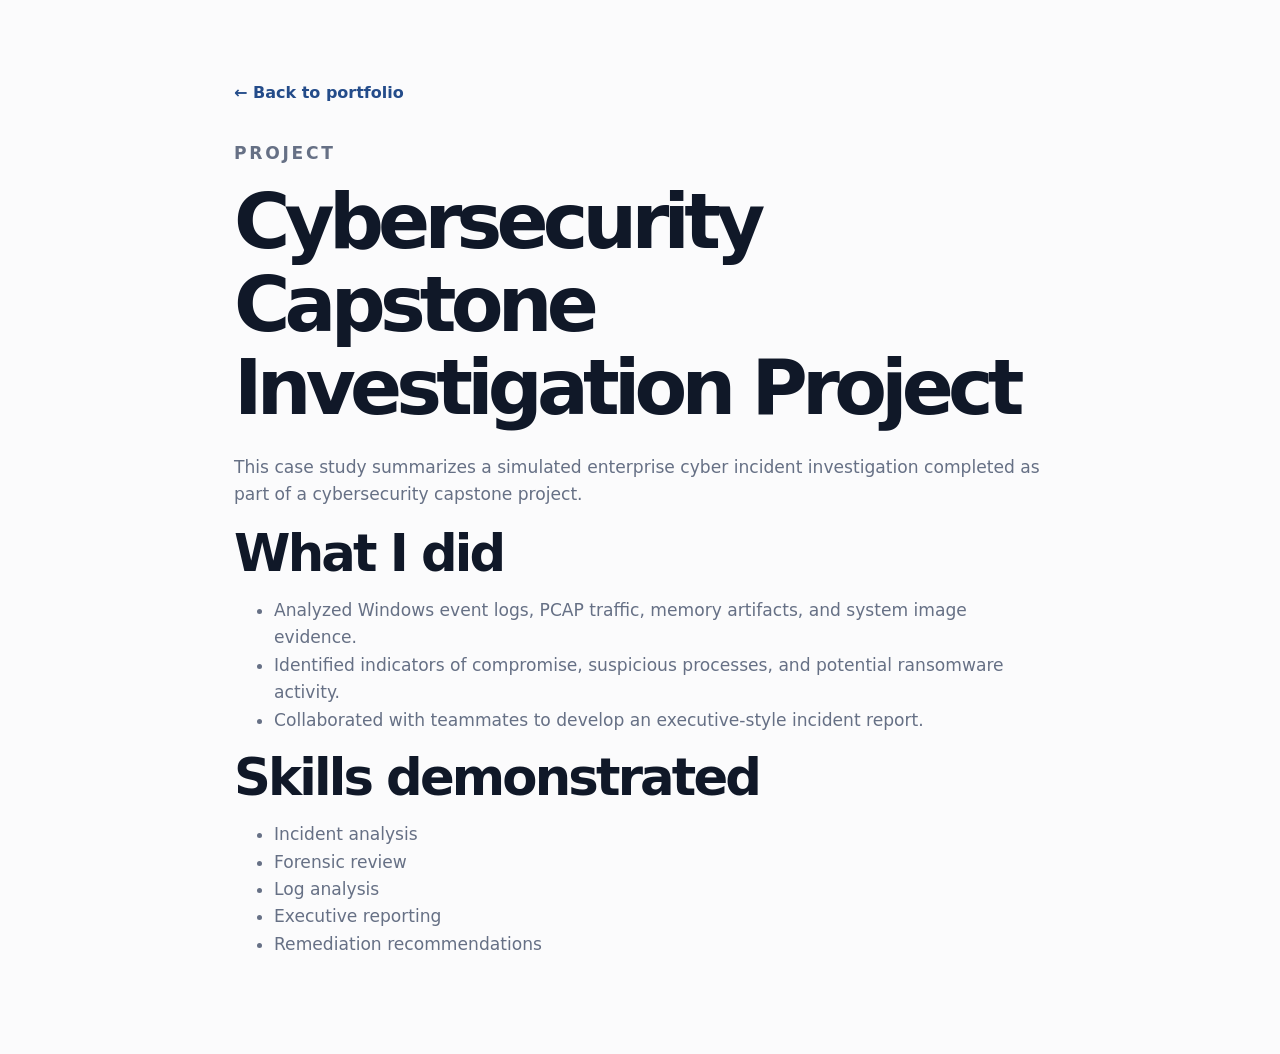
==== projects/capstone-investigation.html @ d58ed53d "Add files via upload" ====
<!DOCTYPE html>
<html lang="en">
<head>
  <meta charset="UTF-8" />
  <meta name="viewport" content="width=device-width, initial-scale=1.0" />
  <title>Cybersecurity Capstone Investigation Project</title>
  <link rel="stylesheet" href="../styles.css" />
</head>
<body>
  <main class="content-page">
    <a href="../index.html#projects" class="back">← Back to portfolio</a>
    <p class="eyebrow">Project</p>
    <h1>Cybersecurity Capstone Investigation Project</h1>
    
<p>This case study summarizes a simulated enterprise cyber incident investigation completed as part of a cybersecurity capstone project.</p>
<h2>What I did</h2>
<ul>
  <li>Analyzed Windows event logs, PCAP traffic, memory artifacts, and system image evidence.</li>
  <li>Identified indicators of compromise, suspicious processes, and potential ransomware activity.</li>
  <li>Collaborated with teammates to develop an executive-style incident report.</li>
</ul>
<h2>Skills demonstrated</h2>
<ul>
  <li>Incident analysis</li>
  <li>Forensic review</li>
  <li>Log analysis</li>
  <li>Executive reporting</li>
  <li>Remediation recommendations</li>
</ul>

  </main>
</body>
</html>
---- styles.css ----
* { box-sizing: border-box; }

:root {
  --ink: #101828;
  --muted: #667085;
  --line: #e4e7ec;
  --paper: #ffffff;
  --cream: #f7f4ee;
  --slate: #111827;
  --navy: #16213e;
  --blue: #244c8a;
  --gold: #c59b45;
  --soft-blue: #eaf1fb;
}

html { scroll-behavior: smooth; }

body {
  margin: 0;
  font-family: Inter, ui-sans-serif, system-ui, -apple-system, BlinkMacSystemFont, "Segoe UI", sans-serif;
  color: var(--ink);
  background: #fbfbfc;
  line-height: 1.6;
}

a { color: inherit; text-decoration: none; }

.topbar {
  position: sticky;
  top: 0;
  z-index: 50;
  height: 72px;
  padding: 0 6%;
  display: flex;
  align-items: center;
  justify-content: space-between;
  background: rgba(251, 251, 252, 0.88);
  backdrop-filter: blur(16px);
  border-bottom: 1px solid var(--line);
}

.brand {
  font-weight: 800;
  letter-spacing: -0.04em;
  font-size: 1.05rem;
}

nav {
  display: flex;
  gap: 24px;
  color: var(--muted);
  font-size: 0.94rem;
  font-weight: 650;
}

nav a:hover { color: var(--blue); }

.hero {
  min-height: calc(100vh - 72px);
  padding: 84px 6%;
  display: grid;
  grid-template-columns: minmax(0, 1.35fr) minmax(310px, 0.65fr);
  gap: 48px;
  align-items: center;
  background:
    linear-gradient(135deg, rgba(234, 241, 251, 0.9), rgba(247, 244, 238, 0.8)),
    #fbfbfc;
}

.eyebrow {
  margin: 0 0 14px;
  color: var(--gold);
  text-transform: uppercase;
  letter-spacing: 0.16em;
  font-size: 0.76rem;
  font-weight: 850;
}

h1, h2, h3 { margin: 0; line-height: 1.08; }

h1 {
  max-width: 950px;
  font-size: clamp(3rem, 7vw, 6.5rem);
  letter-spacing: -0.075em;
}

h2 {
  max-width: 860px;
  font-size: clamp(2rem, 4vw, 3.6rem);
  letter-spacing: -0.055em;
}

h3 {
  font-size: 1.22rem;
  letter-spacing: -0.025em;
}

.hero-summary {
  max-width: 780px;
  margin: 28px 0 32px;
  color: var(--muted);
  font-size: 1.16rem;
}

.actions {
  display: flex;
  gap: 14px;
  flex-wrap: wrap;
}

.center { justify-content: center; }

.btn {
  display: inline-flex;
  justify-content: center;
  align-items: center;
  border-radius: 999px;
  padding: 13px 18px;
  font-weight: 800;
  border: 1px solid var(--line);
  transition: transform .2s ease, box-shadow .2s ease;
}

.btn:hover {
  transform: translateY(-2px);
  box-shadow: 0 16px 30px rgba(16, 24, 40, 0.12);
}

.primary {
  background: var(--navy);
  color: white;
  border-color: var(--navy);
}

.secondary {
  background: white;
  color: var(--navy);
}

.light {
  background: white;
  color: var(--navy);
  border-color: white;
}

.light-border {
  background: transparent;
  color: white;
  border-color: rgba(255,255,255,.28);
}

.profile-panel {
  background: var(--paper);
  border: 1px solid var(--line);
  border-radius: 32px;
  padding: 30px;
  box-shadow: 0 24px 70px rgba(16, 24, 40, 0.12);
}

.photo-placeholder {
  height: 260px;
  border-radius: 24px;
  background:
    linear-gradient(135deg, #1f2937, #334155),
    var(--slate);
  color: rgba(255,255,255,.7);
  display: grid;
  place-items: center;
  text-align: center;
  font-weight: 850;
  letter-spacing: .02em;
  margin-bottom: 24px;
}

.profile-panel p { color: var(--muted); }

.mini-list {
  display: flex;
  flex-wrap: wrap;
  gap: 10px;
  margin-top: 18px;
}

.mini-list span {
  background: var(--soft-blue);
  color: var(--blue);
  border-radius: 999px;
  padding: 8px 10px;
  font-size: .82rem;
  font-weight: 750;
}

.section {
  padding: 88px 6%;
}

.section-header { margin-bottom: 34px; }

.about-grid {
  display: grid;
  grid-template-columns: repeat(2, minmax(0,1fr));
  gap: 32px;
  color: var(--muted);
  font-size: 1.08rem;
  max-width: 1050px;
}

.dark {
  background: var(--slate);
  color: white;
}

.dark .section-header h2,
.dark h2,
.dark h3 { color: white; }

.dark p,
.dark li,
.dark .label { color: #cbd5e1; }

.metric-grid {
  display: grid;
  grid-template-columns: repeat(4, minmax(0,1fr));
  gap: 18px;
  margin-bottom: 22px;
}

.metric {
  background: rgba(255,255,255,.06);
  border: 1px solid rgba(255,255,255,.1);
  border-radius: 24px;
  padding: 24px;
}

.number {
  display: block;
  font-size: 2.7rem;
  font-weight: 900;
  letter-spacing: -0.06em;
  color: white;
}

.label {
  display: block;
  margin-top: 8px;
  font-weight: 650;
}

.dashboard-grid {
  display: grid;
  grid-template-columns: repeat(3, minmax(0,1fr));
  gap: 18px;
}

.dash-card {
  background: rgba(255,255,255,.05);
  border: 1px solid rgba(255,255,255,.1);
  border-radius: 24px;
  padding: 24px;
}

.dash-card ul { padding-left: 20px; }

.timeline {
  max-width: 980px;
  border-left: 2px solid var(--line);
  margin-left: 8px;
}

.timeline-item {
  display: grid;
  grid-template-columns: 170px 1fr;
  gap: 28px;
  padding: 0 0 34px 32px;
  position: relative;
}

.timeline-item::before {
  content: "";
  position: absolute;
  left: -9px;
  top: 2px;
  width: 16px;
  height: 16px;
  background: var(--gold);
  border: 4px solid white;
  border-radius: 50%;
}

.date {
  color: var(--blue);
  font-weight: 850;
  font-size: .9rem;
}

.timeline p { color: var(--muted); margin-top: 10px; }

.muted-bg { background: var(--cream); }

.project-grid, .article-grid {
  display: grid;
  grid-template-columns: repeat(2, minmax(0,1fr));
  gap: 22px;
}

.project-card,
.article-card {
  background: white;
  border: 1px solid var(--line);
  border-radius: 26px;
  padding: 28px;
  box-shadow: 0 18px 40px rgba(16, 24, 40, 0.06);
}

.project-card p,
.article-card p { color: var(--muted); }

.project-type,
.article-label {
  color: var(--gold) !important;
  font-size: .8rem;
  font-weight: 850;
  letter-spacing: .12em;
  text-transform: uppercase;
  margin: 0 0 12px;
}

.project-card a,
.article-card a {
  display: inline-block;
  margin-top: 12px;
  color: var(--blue);
  font-weight: 850;
}

.featured {
  background: var(--navy);
  color: white;
}

.featured p { color: #d8e0ef; }

.featured a { color: white; }

.contact {
  text-align: center;
}

.contact p {
  max-width: 720px;
  margin: 18px auto 26px;
}

footer {
  text-align: center;
  padding: 28px 6%;
  color: var(--muted);
  border-top: 1px solid var(--line);
}

/* Article and project pages */
.content-page {
  max-width: 860px;
  margin: 0 auto;
  padding: 80px 24px;
}

.content-page h1 {
  font-size: clamp(2.6rem, 6vw, 4.8rem);
  margin-bottom: 24px;
}

.content-page p,
.content-page li {
  color: var(--muted);
  font-size: 1.07rem;
}

.back {
  display: inline-block;
  margin-bottom: 34px;
  color: var(--blue);
  font-weight: 850;
}

table {
  width: 100%;
  border-collapse: collapse;
  margin: 24px 0;
  background: white;
  border: 1px solid var(--line);
}

th, td {
  padding: 14px;
  border-bottom: 1px solid var(--line);
  text-align: left;
  vertical-align: top;
}

th { background: var(--soft-blue); }

@media (max-width: 900px) {
  nav { display: none; }
  .hero,
  .about-grid,
  .metric-grid,
  .dashboard-grid,
  .project-grid,
  .article-grid,
  .timeline-item {
    grid-template-columns: 1fr;
  }
  .hero { min-height: auto; padding-top: 64px; }
  .timeline-item { gap: 8px; }
}


.profile-photo {
  width: 100%;
  height: 320px;
  object-fit: cover;
  object-position: center top;
  border-radius: 24px;
  display: block;
  margin-bottom: 24px;
}
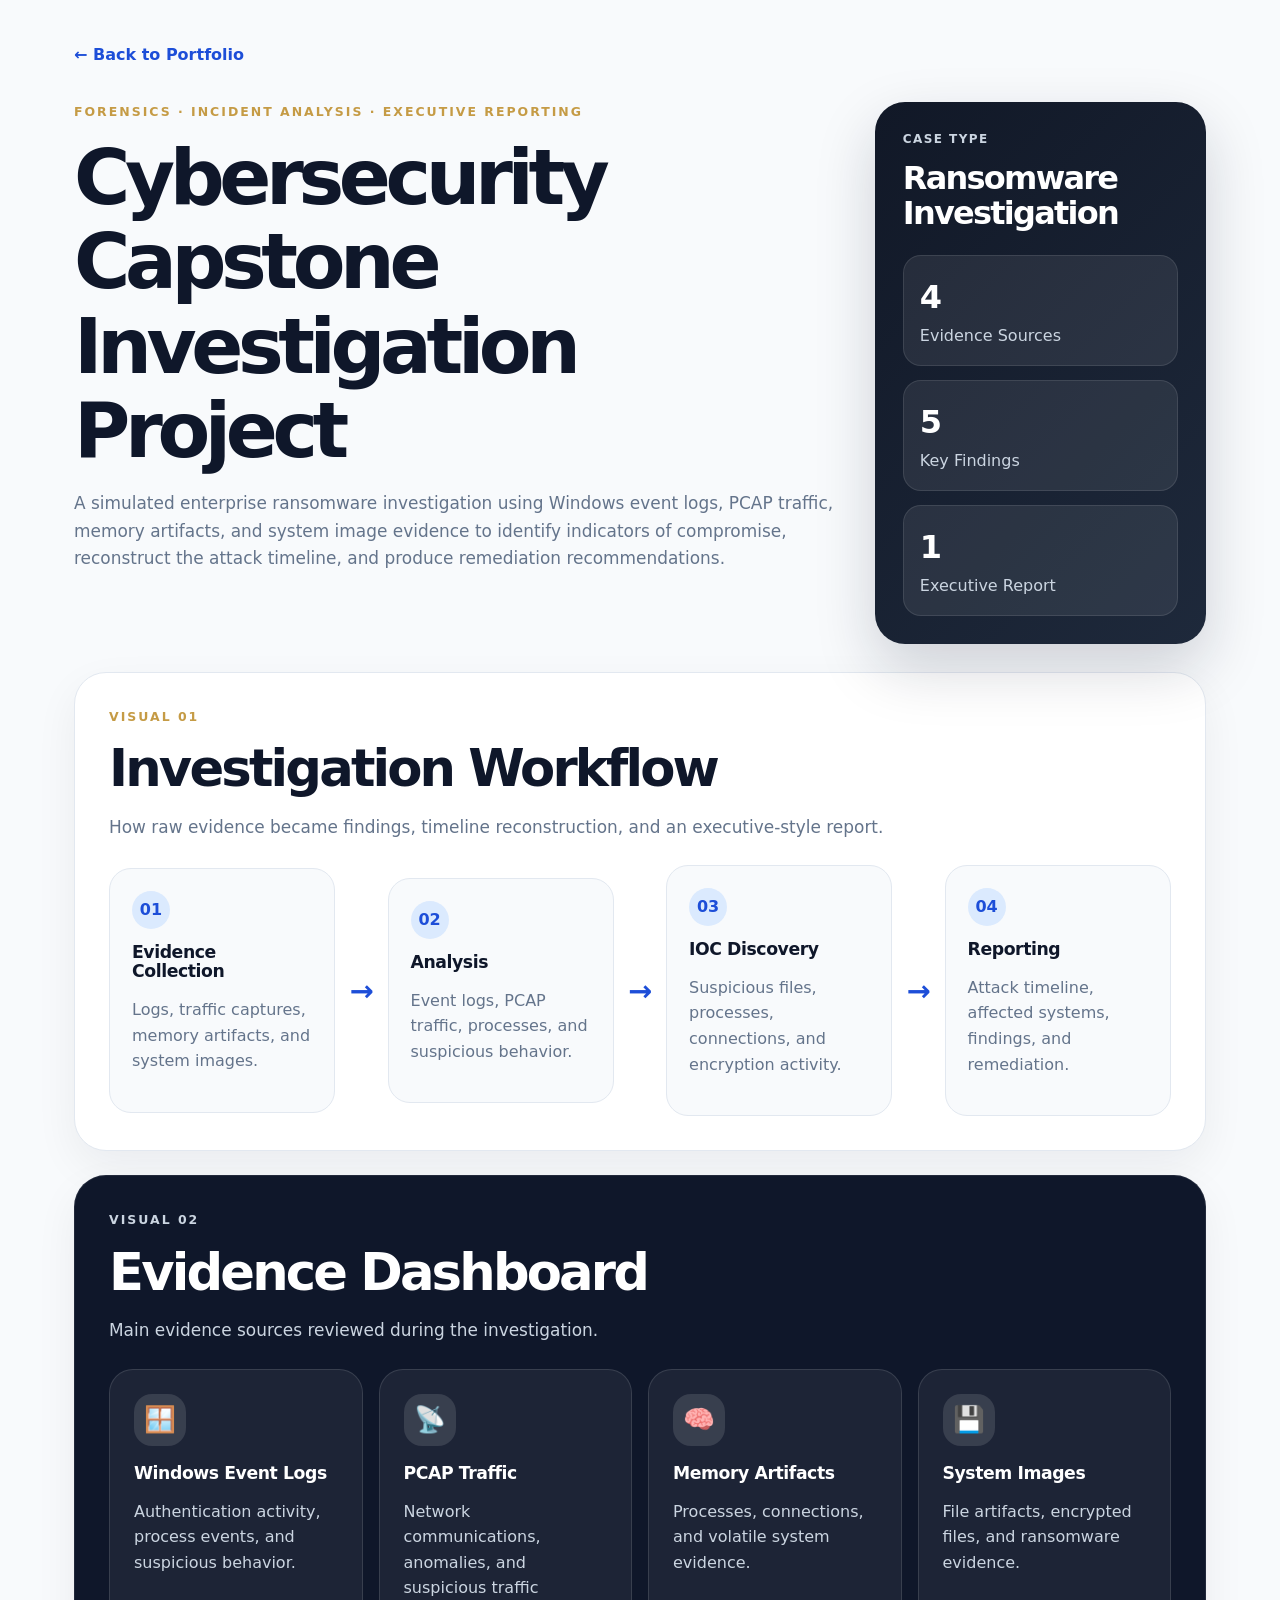
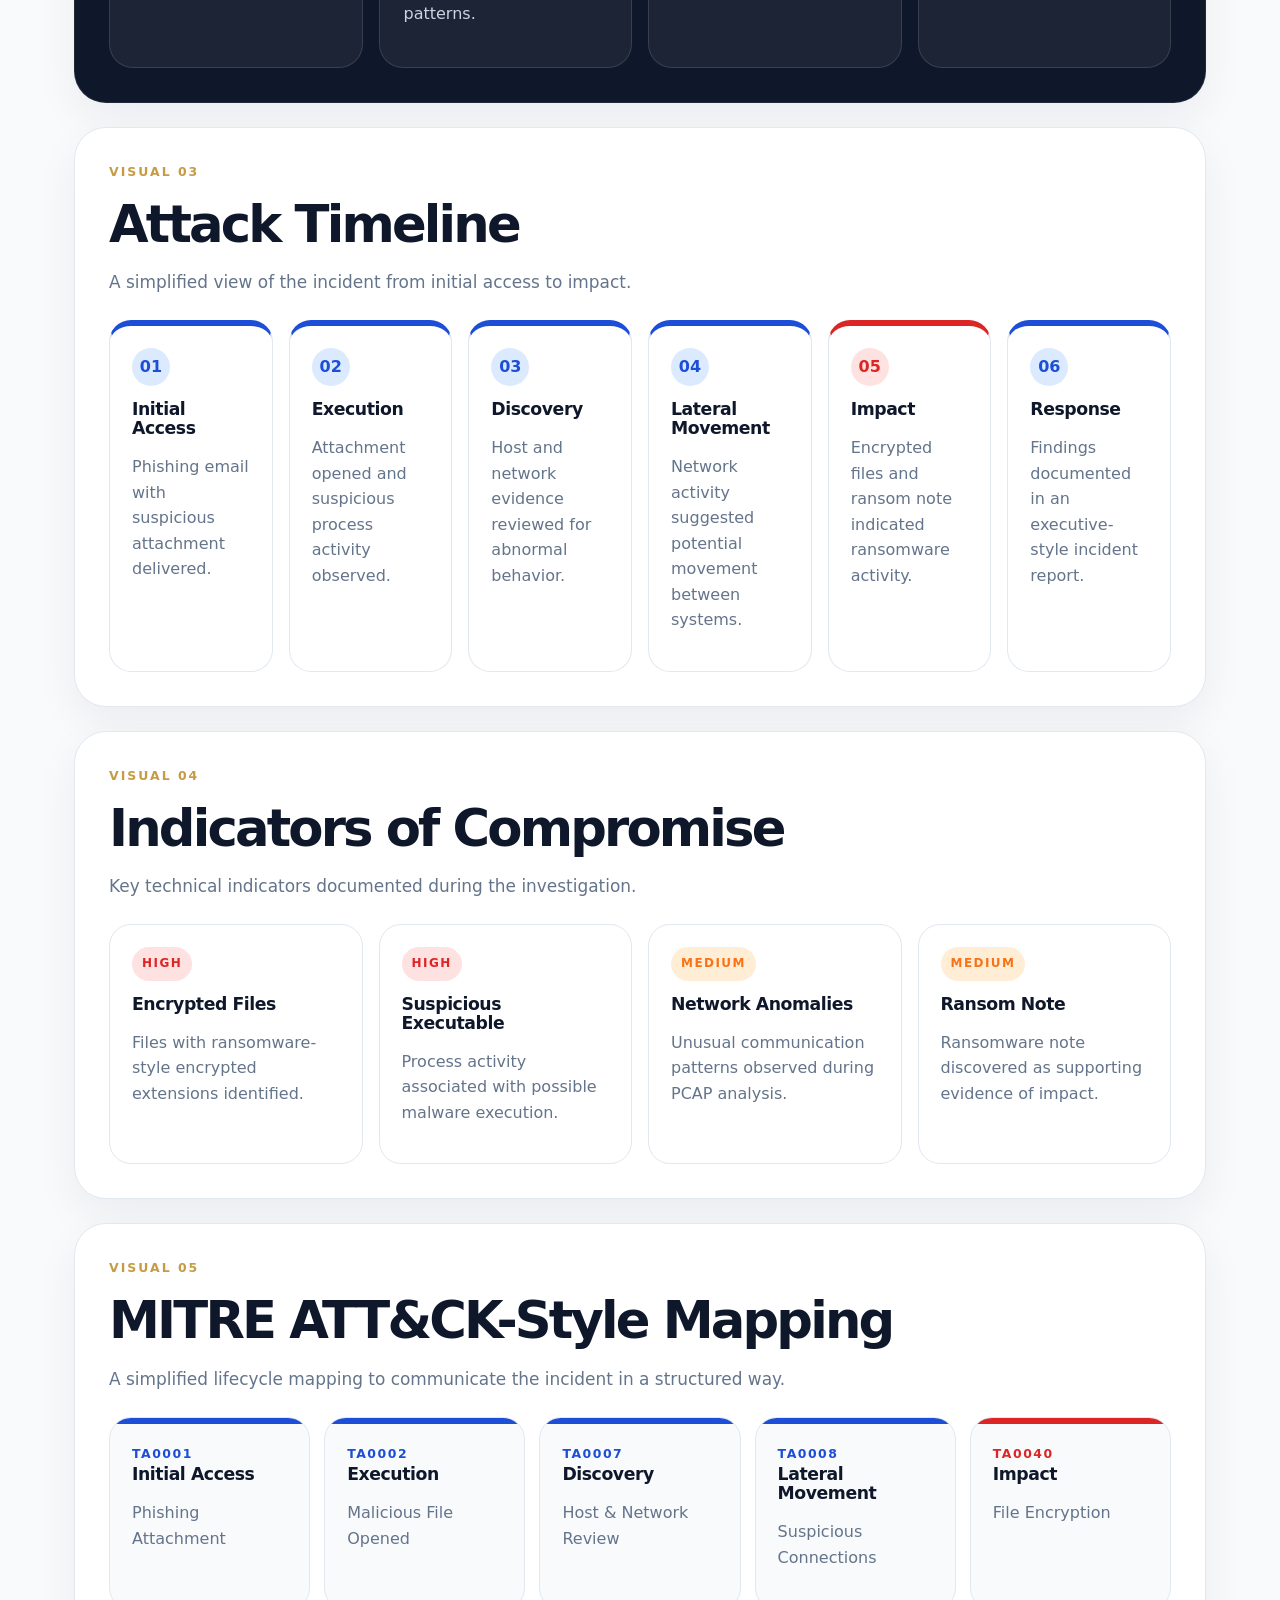
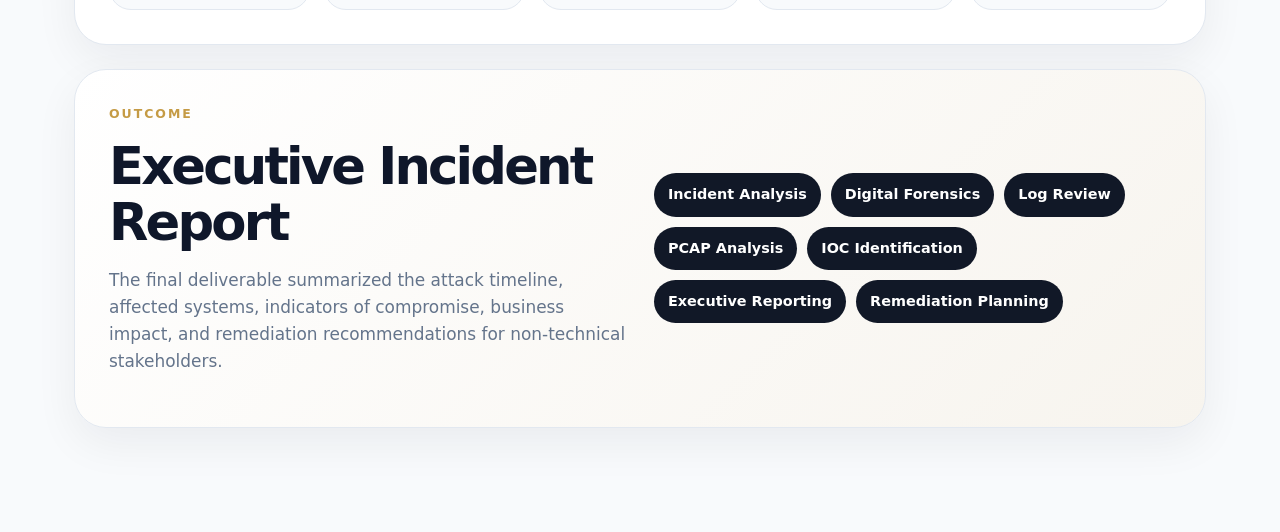
==== commit 5eea061b: "Add files via upload" ====
--- a/projects/capstone-investigation.html
+++ b/projects/capstone-investigation.html
@@ -4,30 +4,118 @@
   <meta charset="UTF-8" />
   <meta name="viewport" content="width=device-width, initial-scale=1.0" />
   <title>Cybersecurity Capstone Investigation Project</title>
-  <link rel="stylesheet" href="../styles.css" />
+  <link rel="stylesheet" href="capstone-visuals.css" />
 </head>
 <body>
-  <main class="content-page">
-    <a href="../index.html#projects" class="back">← Back to portfolio</a>
-    <p class="eyebrow">Project</p>
-    <h1>Cybersecurity Capstone Investigation Project</h1>
-    
-<p>This case study summarizes a simulated enterprise cyber incident investigation completed as part of a cybersecurity capstone project.</p>
-<h2>What I did</h2>
-<ul>
-  <li>Analyzed Windows event logs, PCAP traffic, memory artifacts, and system image evidence.</li>
-  <li>Identified indicators of compromise, suspicious processes, and potential ransomware activity.</li>
-  <li>Collaborated with teammates to develop an executive-style incident report.</li>
-</ul>
-<h2>Skills demonstrated</h2>
-<ul>
-  <li>Incident analysis</li>
-  <li>Forensic review</li>
-  <li>Log analysis</li>
-  <li>Executive reporting</li>
-  <li>Remediation recommendations</li>
-</ul>
+  <main class="case-page">
+    <a class="back-link" href="../index.html#projects">← Back to Portfolio</a>
 
+    <section class="hero">
+      <div>
+        <p class="eyebrow">Forensics · Incident Analysis · Executive Reporting</p>
+        <h1>Cybersecurity Capstone Investigation Project</h1>
+        <p class="lead">
+          A simulated enterprise ransomware investigation using Windows event logs, PCAP traffic,
+          memory artifacts, and system image evidence to identify indicators of compromise,
+          reconstruct the attack timeline, and produce remediation recommendations.
+        </p>
+      </div>
+      <aside class="summary-card">
+        <p class="label">Case Type</p>
+        <h2>Ransomware Investigation</h2>
+        <div class="mini-metrics">
+          <div><b>4</b><span>Evidence Sources</span></div>
+          <div><b>5</b><span>Key Findings</span></div>
+          <div><b>1</b><span>Executive Report</span></div>
+        </div>
+      </aside>
+    </section>
+
+    <section class="panel">
+      <p class="eyebrow">Visual 01</p>
+      <h2>Investigation Workflow</h2>
+      <p class="panel-copy">How raw evidence became findings, timeline reconstruction, and an executive-style report.</p>
+
+      <div class="workflow">
+        <article><span>01</span><h3>Evidence Collection</h3><p>Logs, traffic captures, memory artifacts, and system images.</p></article>
+        <div class="arrow">→</div>
+        <article><span>02</span><h3>Analysis</h3><p>Event logs, PCAP traffic, processes, and suspicious behavior.</p></article>
+        <div class="arrow">→</div>
+        <article><span>03</span><h3>IOC Discovery</h3><p>Suspicious files, processes, connections, and encryption activity.</p></article>
+        <div class="arrow">→</div>
+        <article><span>04</span><h3>Reporting</h3><p>Attack timeline, affected systems, findings, and remediation.</p></article>
+      </div>
+    </section>
+
+    <section class="panel dark">
+      <p class="eyebrow">Visual 02</p>
+      <h2>Evidence Dashboard</h2>
+      <p class="panel-copy">Main evidence sources reviewed during the investigation.</p>
+
+      <div class="evidence-grid">
+        <article><div class="icon">🪟</div><h3>Windows Event Logs</h3><p>Authentication activity, process events, and suspicious behavior.</p></article>
+        <article><div class="icon">📡</div><h3>PCAP Traffic</h3><p>Network communications, anomalies, and suspicious traffic patterns.</p></article>
+        <article><div class="icon">🧠</div><h3>Memory Artifacts</h3><p>Processes, connections, and volatile system evidence.</p></article>
+        <article><div class="icon">💾</div><h3>System Images</h3><p>File artifacts, encrypted files, and ransomware evidence.</p></article>
+      </div>
+    </section>
+
+    <section class="panel">
+      <p class="eyebrow">Visual 03</p>
+      <h2>Attack Timeline</h2>
+      <p class="panel-copy">A simplified view of the incident from initial access to impact.</p>
+
+      <div class="timeline">
+        <article><span>01</span><h3>Initial Access</h3><p>Phishing email with suspicious attachment delivered.</p></article>
+        <article><span>02</span><h3>Execution</h3><p>Attachment opened and suspicious process activity observed.</p></article>
+        <article><span>03</span><h3>Discovery</h3><p>Host and network evidence reviewed for abnormal behavior.</p></article>
+        <article><span>04</span><h3>Lateral Movement</h3><p>Network activity suggested potential movement between systems.</p></article>
+        <article class="impact"><span>05</span><h3>Impact</h3><p>Encrypted files and ransom note indicated ransomware activity.</p></article>
+        <article><span>06</span><h3>Response</h3><p>Findings documented in an executive-style incident report.</p></article>
+      </div>
+    </section>
+
+    <section class="panel">
+      <p class="eyebrow">Visual 04</p>
+      <h2>Indicators of Compromise</h2>
+      <p class="panel-copy">Key technical indicators documented during the investigation.</p>
+
+      <div class="ioc-grid">
+        <article class="ioc high"><span>High</span><h3>Encrypted Files</h3><p>Files with ransomware-style encrypted extensions identified.</p></article>
+        <article class="ioc high"><span>High</span><h3>Suspicious Executable</h3><p>Process activity associated with possible malware execution.</p></article>
+        <article class="ioc medium"><span>Medium</span><h3>Network Anomalies</h3><p>Unusual communication patterns observed during PCAP analysis.</p></article>
+        <article class="ioc medium"><span>Medium</span><h3>Ransom Note</h3><p>Ransomware note discovered as supporting evidence of impact.</p></article>
+      </div>
+    </section>
+
+    <section class="panel">
+      <p class="eyebrow">Visual 05</p>
+      <h2>MITRE ATT&CK-Style Mapping</h2>
+      <p class="panel-copy">A simplified lifecycle mapping to communicate the incident in a structured way.</p>
+
+      <div class="mitre">
+        <article><span>TA0001</span><h3>Initial Access</h3><p>Phishing Attachment</p></article>
+        <article><span>TA0002</span><h3>Execution</h3><p>Malicious File Opened</p></article>
+        <article><span>TA0007</span><h3>Discovery</h3><p>Host & Network Review</p></article>
+        <article><span>TA0008</span><h3>Lateral Movement</h3><p>Suspicious Connections</p></article>
+        <article class="impact"><span>TA0040</span><h3>Impact</h3><p>File Encryption</p></article>
+      </div>
+    </section>
+
+    <section class="panel final">
+      <div>
+        <p class="eyebrow">Outcome</p>
+        <h2>Executive Incident Report</h2>
+        <p class="panel-copy">
+          The final deliverable summarized the attack timeline, affected systems, indicators of compromise,
+          business impact, and remediation recommendations for non-technical stakeholders.
+        </p>
+      </div>
+      <div class="skills">
+        <span>Incident Analysis</span><span>Digital Forensics</span><span>Log Review</span><span>PCAP Analysis</span>
+        <span>IOC Identification</span><span>Executive Reporting</span><span>Remediation Planning</span>
+      </div>
+    </section>
   </main>
 </body>
 </html>
--- a/projects/capstone-visuals.css
+++ b/projects/capstone-visuals.css
@@ -0,0 +1,53 @@
+:root {
+  --ink:#0f172a; --muted:#64748b; --line:#e2e8f0; --blue:#1d4ed8; --gold:#c59b45;
+  --red:#dc2626; --orange:#f97316; --dark:#0f172a; --paper:#ffffff;
+}
+*{box-sizing:border-box}
+body{margin:0;background:#f8fafc;color:var(--ink);font-family:Inter,ui-sans-serif,system-ui,-apple-system,BlinkMacSystemFont,"Segoe UI",sans-serif;line-height:1.6}
+a{text-decoration:none;color:inherit}
+.case-page{max-width:1180px;margin:0 auto;padding:42px 24px 80px}
+.back-link{display:inline-block;margin-bottom:34px;color:var(--blue);font-weight:800}
+.hero{display:grid;grid-template-columns:minmax(0,1.4fr) minmax(320px,.6fr);gap:28px;align-items:stretch;margin-bottom:28px}
+.eyebrow{margin:0 0 14px;color:var(--gold);font-size:.78rem;font-weight:900;letter-spacing:.16em;text-transform:uppercase}
+h1,h2,h3{margin:0;line-height:1.1}
+h1{font-size:clamp(2.7rem,6vw,5.4rem);letter-spacing:-.07em}
+h2{font-size:clamp(1.9rem,4vw,3.2rem);letter-spacing:-.055em}
+h3{font-size:1.08rem;letter-spacing:-.025em}
+.lead,.panel-copy{color:var(--muted);font-size:1.06rem;max-width:820px}
+.summary-card{background:linear-gradient(135deg,#111827,#1e293b);color:white;border-radius:30px;padding:28px;box-shadow:0 24px 60px rgba(15,23,42,.18)}
+.label{color:#cbd5e1;text-transform:uppercase;letter-spacing:.12em;font-size:.75rem;font-weight:850;margin:0 0 12px}
+.summary-card h2{font-size:2rem;margin-bottom:24px}
+.mini-metrics{display:grid;gap:14px}
+.mini-metrics div{background:rgba(255,255,255,.08);border:1px solid rgba(255,255,255,.1);border-radius:18px;padding:16px}
+.mini-metrics b{display:block;font-size:2rem}
+.mini-metrics span{color:#cbd5e1}
+.panel{background:var(--paper);border:1px solid var(--line);border-radius:32px;padding:34px;margin:24px 0;box-shadow:0 16px 44px rgba(15,23,42,.06)}
+.dark{background:var(--dark);color:white;border-color:rgba(255,255,255,.08)}
+.dark .panel-copy,.dark p{color:#cbd5e1}
+.workflow{display:grid;grid-template-columns:1fr auto 1fr auto 1fr auto 1fr;gap:14px;align-items:center;margin-top:24px}
+.workflow article,.timeline article,.ioc,.mitre article{background:#fff;border:1px solid var(--line);border-radius:22px;padding:22px}
+.workflow article{min-height:178px;background:#f8fafc}
+.workflow span,.timeline span{display:inline-flex;width:38px;height:38px;border-radius:999px;align-items:center;justify-content:center;background:#dbeafe;color:var(--blue);font-weight:900;margin-bottom:14px}
+.arrow{color:var(--blue);font-size:1.8rem;font-weight:900}
+.workflow p,.timeline p,.ioc p,.mitre p{color:var(--muted)}
+.evidence-grid{display:grid;grid-template-columns:repeat(4,minmax(0,1fr));gap:16px;margin-top:24px}
+.evidence-grid article{background:rgba(255,255,255,.06);border:1px solid rgba(255,255,255,.12);border-radius:24px;padding:24px}
+.icon{width:52px;height:52px;display:grid;place-items:center;border-radius:18px;background:rgba(255,255,255,.12);font-size:1.6rem;margin-bottom:18px}
+.timeline{display:grid;grid-template-columns:repeat(6,minmax(0,1fr));gap:16px;margin-top:24px}
+.timeline article{position:relative;border-top:6px solid var(--blue)}
+.timeline .impact{border-top-color:var(--red)}
+.timeline .impact span{background:#fee2e2;color:var(--red)}
+.ioc-grid{display:grid;grid-template-columns:repeat(4,minmax(0,1fr));gap:16px;margin-top:24px}
+.ioc span{display:inline-block;margin-bottom:14px;font-size:.75rem;font-weight:900;letter-spacing:.12em;text-transform:uppercase;padding:7px 10px;border-radius:999px}
+.ioc.high span{color:var(--red);background:#fee2e2}
+.ioc.medium span{color:var(--orange);background:#ffedd5}
+.mitre{display:grid;grid-template-columns:repeat(5,minmax(0,1fr));gap:14px;margin-top:24px}
+.mitre article{position:relative;overflow:hidden;background:#f8fafc;min-height:170px}
+.mitre article:before{content:"";position:absolute;inset:0 0 auto 0;height:6px;background:var(--blue)}
+.mitre .impact:before{background:var(--red)}
+.mitre span{color:var(--blue);font-size:.78rem;font-weight:900;letter-spacing:.12em}
+.mitre .impact span{color:var(--red)}
+.final{display:grid;grid-template-columns:1fr 1fr;gap:28px;align-items:center;background:linear-gradient(135deg,#fff,#f7f4ee)}
+.skills{display:flex;flex-wrap:wrap;gap:10px}
+.skills span{background:#111827;color:white;border-radius:999px;padding:10px 14px;font-weight:750;font-size:.9rem}
+@media(max-width:950px){.hero,.workflow,.evidence-grid,.timeline,.ioc-grid,.mitre,.final{grid-template-columns:1fr}.arrow{display:none}.timeline article{border-top:0;border-left:6px solid var(--blue)}.timeline .impact{border-left-color:var(--red)}}
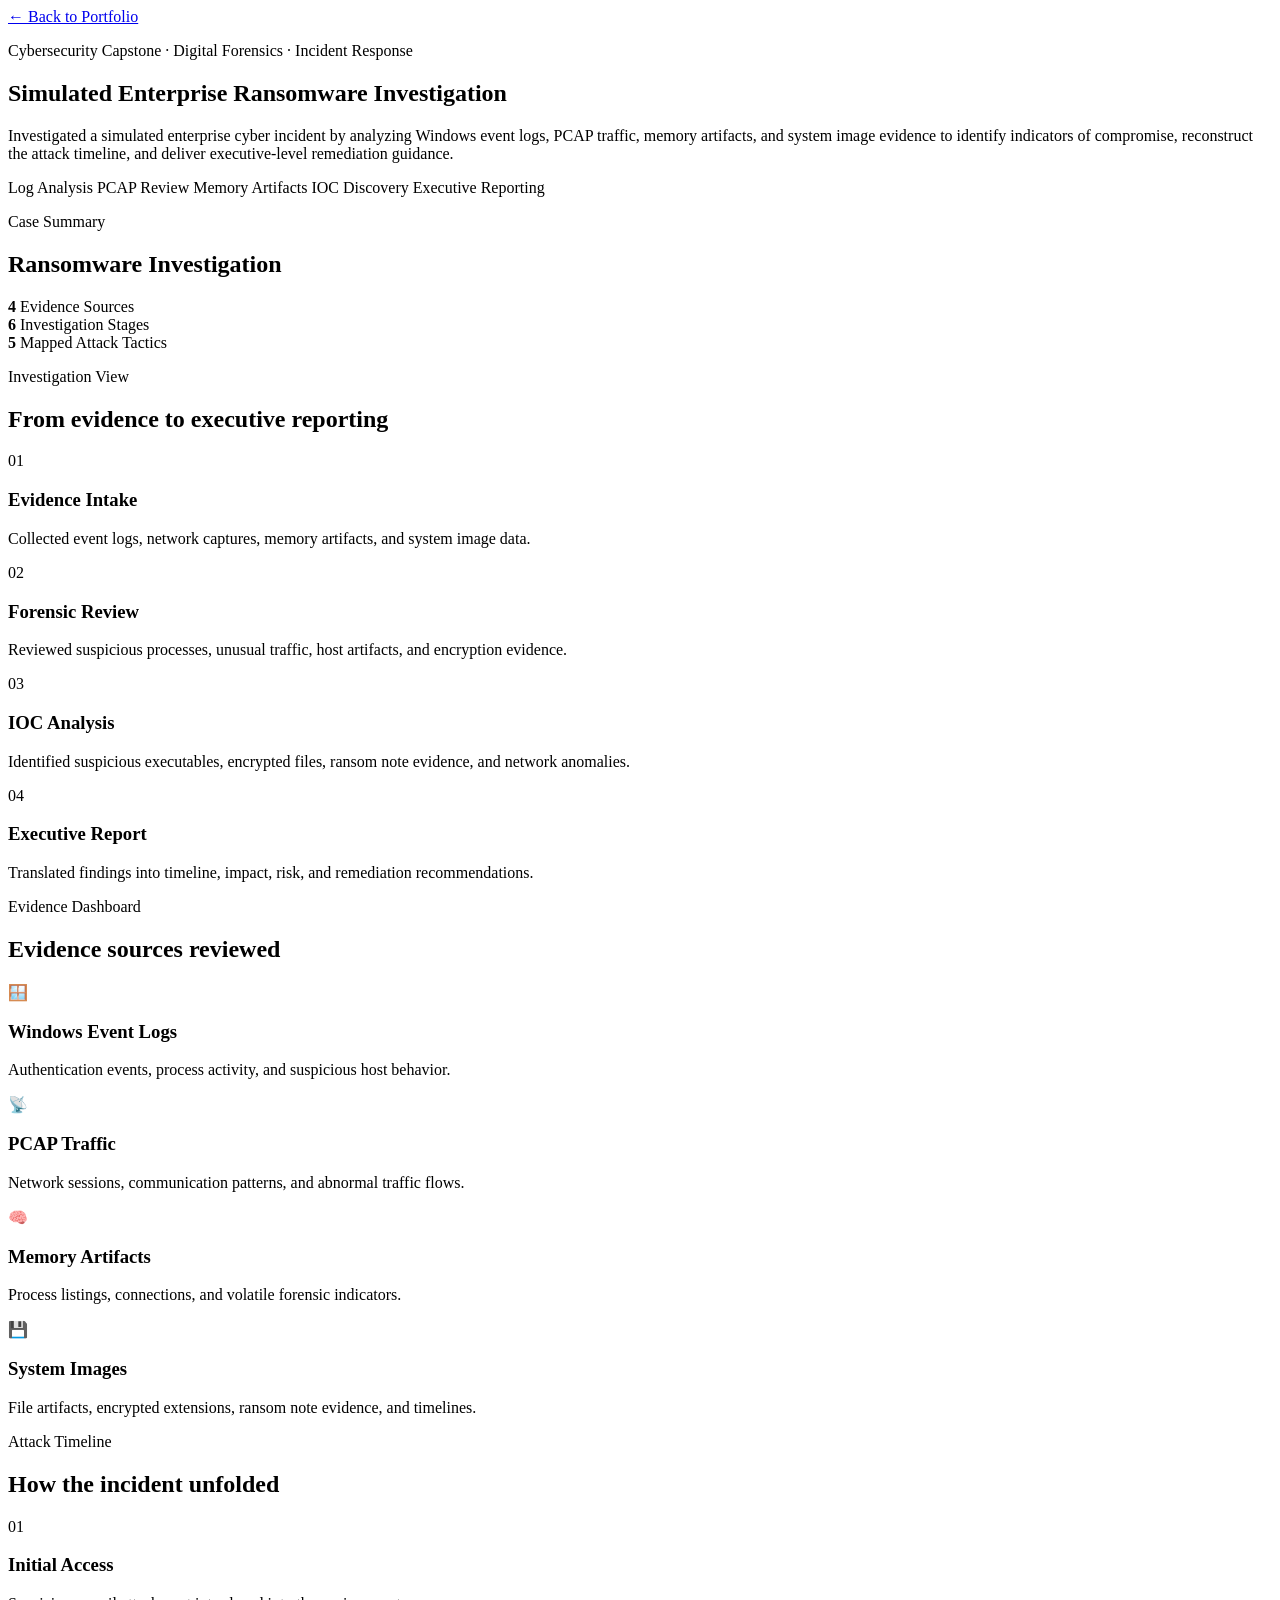
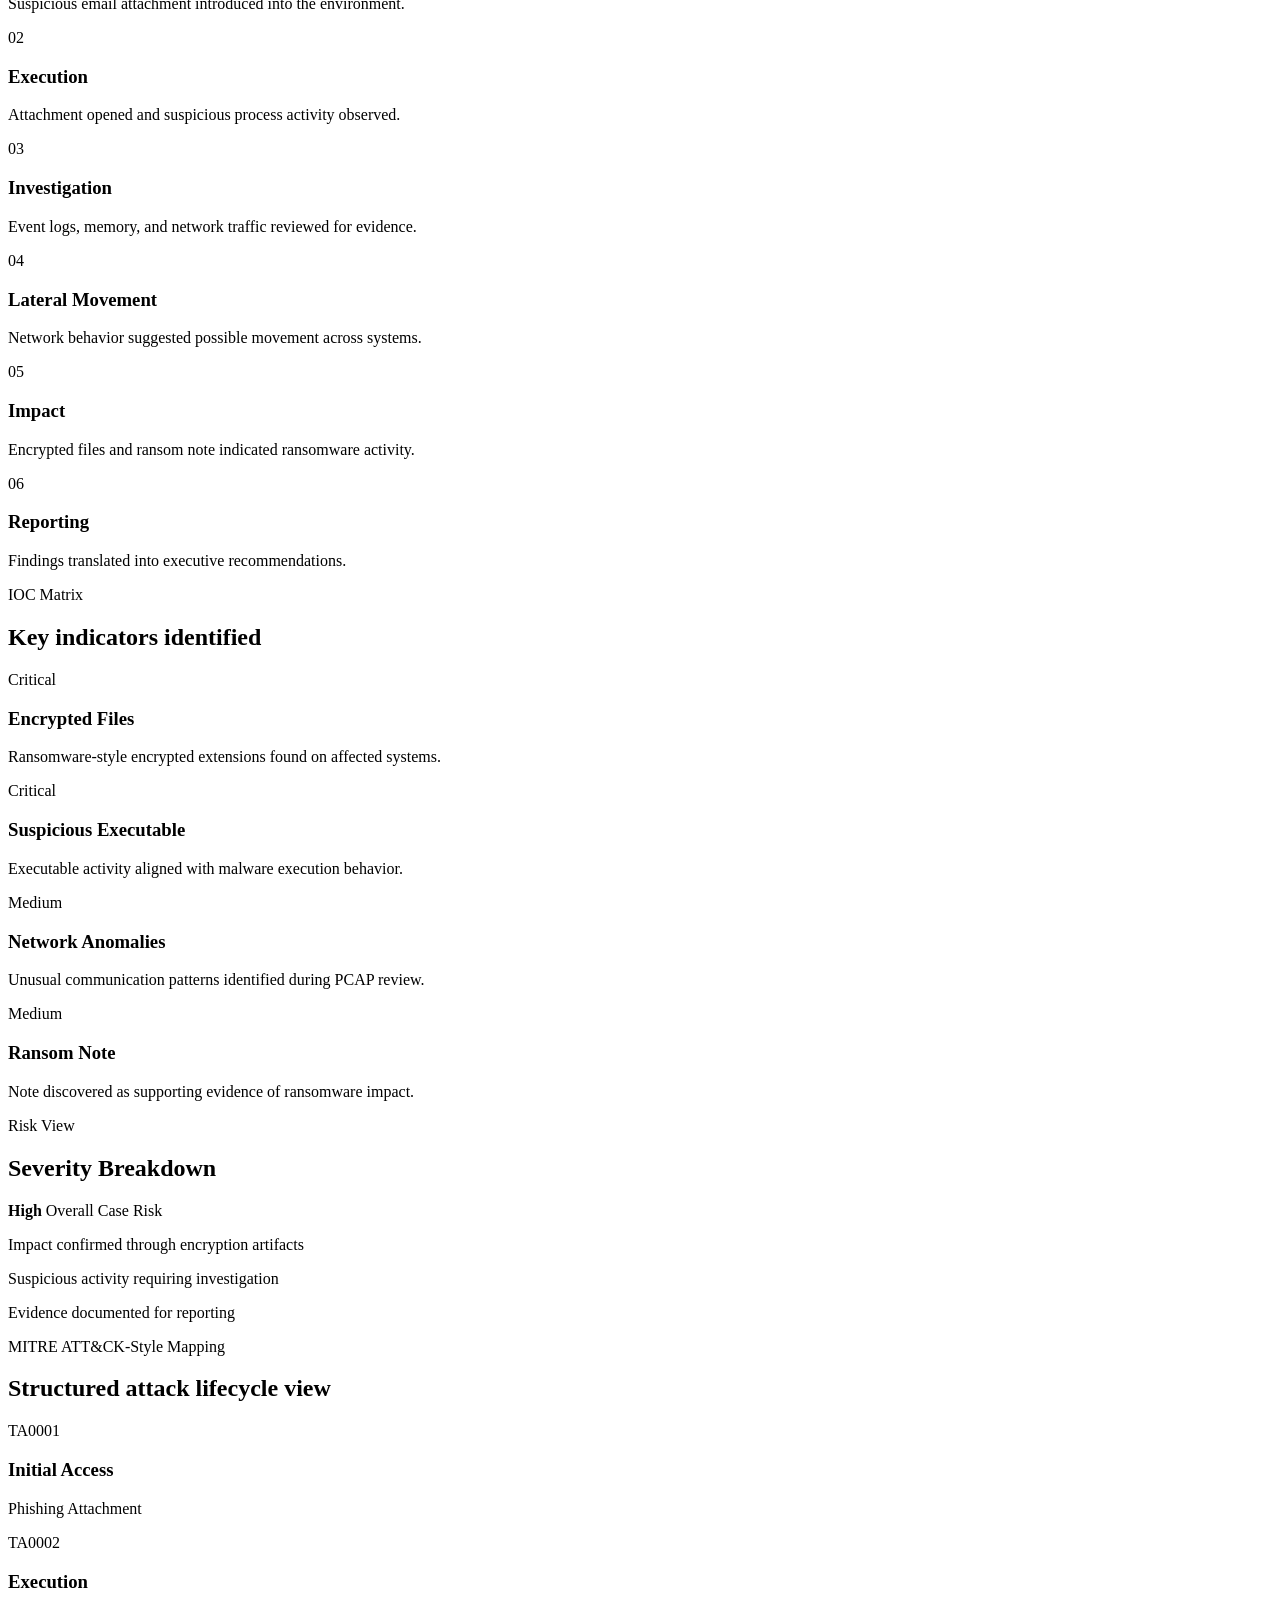
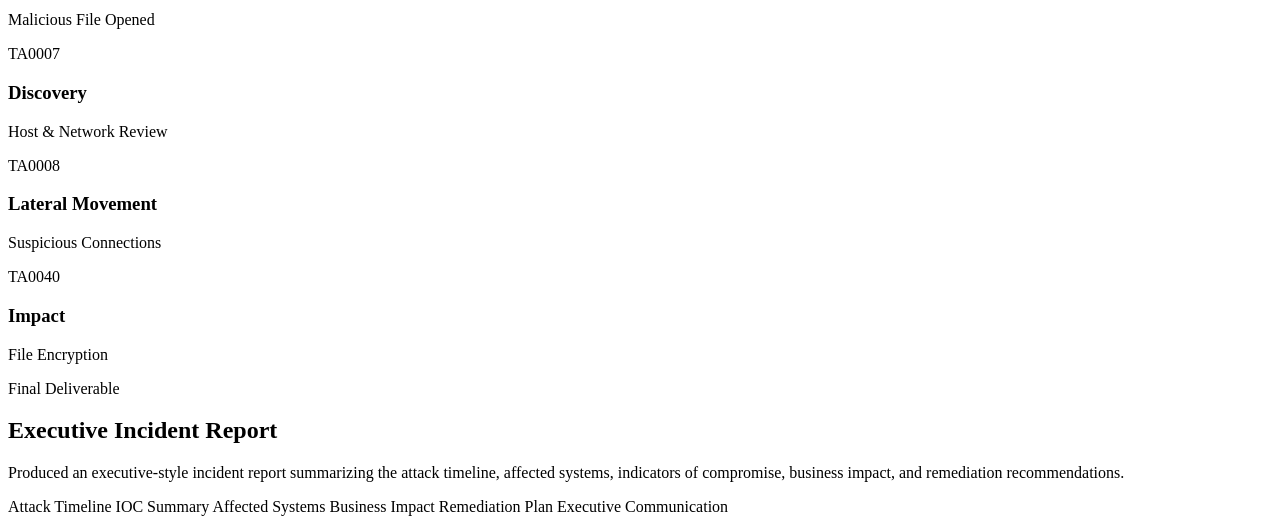
==== commit a9a88fb0: "Update capstone-investigation.html" ====
--- a/projects/capstone-investigation.html
+++ b/projects/capstone-investigation.html
@@ -4,116 +4,280 @@
   <meta charset="UTF-8" />
   <meta name="viewport" content="width=device-width, initial-scale=1.0" />
   <title>Cybersecurity Capstone Investigation Project</title>
-  <link rel="stylesheet" href="capstone-visuals.css" />
+  <link rel="stylesheet" href="capstone-premium.css" />
 </head>
 <body>
-  <main class="case-page">
+  <main class="case-shell">
     <a class="back-link" href="../index.html#projects">← Back to Portfolio</a>
 
-    <section class="hero">
+    <section class="hero-grid">
+      <div class="hero-copy">
+        <p class="eyebrow">Cybersecurity Capstone · Digital Forensics · Incident Response</p>
+        <h1>Simulated Enterprise Ransomware Investigation</h1>
+        <p>
+          Investigated a simulated enterprise cyber incident by analyzing Windows event logs,
+          PCAP traffic, memory artifacts, and system image evidence to identify indicators of
+          compromise, reconstruct the attack timeline, and deliver executive-level remediation guidance.
+        </p>
+
+        <div class="hero-tags">
+          <span>Log Analysis</span>
+          <span>PCAP Review</span>
+          <span>Memory Artifacts</span>
+          <span>IOC Discovery</span>
+          <span>Executive Reporting</span>
+        </div>
+      </div>
+
+      <aside class="command-card">
+        <div class="status-row">
+          <span class="pulse"></span>
+          <p>Case Summary</p>
+        </div>
+
+        <h2>Ransomware Investigation</h2>
+
+        <div class="metric-stack">
+          <div>
+            <strong>4</strong>
+            <span>Evidence Sources</span>
+          </div>
+          <div>
+            <strong>6</strong>
+            <span>Investigation Stages</span>
+          </div>
+          <div>
+            <strong>5</strong>
+            <span>Mapped Attack Tactics</span>
+          </div>
+        </div>
+      </aside>
+    </section>
+
+    <section class="section">
+      <div class="section-title">
+        <p class="eyebrow">Investigation View</p>
+        <h2>From evidence to executive reporting</h2>
+      </div>
+
+      <div class="process-board">
+        <div class="process-card">
+          <span>01</span>
+          <h3>Evidence Intake</h3>
+          <p>Collected event logs, network captures, memory artifacts, and system image data.</p>
+        </div>
+        <div class="connector"></div>
+        <div class="process-card">
+          <span>02</span>
+          <h3>Forensic Review</h3>
+          <p>Reviewed suspicious processes, unusual traffic, host artifacts, and encryption evidence.</p>
+        </div>
+        <div class="connector"></div>
+        <div class="process-card">
+          <span>03</span>
+          <h3>IOC Analysis</h3>
+          <p>Identified suspicious executables, encrypted files, ransom note evidence, and network anomalies.</p>
+        </div>
+        <div class="connector"></div>
+        <div class="process-card">
+          <span>04</span>
+          <h3>Executive Report</h3>
+          <p>Translated findings into timeline, impact, risk, and remediation recommendations.</p>
+        </div>
+      </div>
+    </section>
+
+    <section class="section evidence-section">
+      <div class="section-title">
+        <p class="eyebrow">Evidence Dashboard</p>
+        <h2>Evidence sources reviewed</h2>
+      </div>
+
+      <div class="evidence-dashboard">
+        <article>
+          <div class="evidence-icon">🪟</div>
+          <h3>Windows Event Logs</h3>
+          <p>Authentication events, process activity, and suspicious host behavior.</p>
+          <div class="bar"><span style="width: 88%"></span></div>
+        </article>
+
+        <article>
+          <div class="evidence-icon">📡</div>
+          <h3>PCAP Traffic</h3>
+          <p>Network sessions, communication patterns, and abnormal traffic flows.</p>
+          <div class="bar"><span style="width: 82%"></span></div>
+        </article>
+
+        <article>
+          <div class="evidence-icon">🧠</div>
+          <h3>Memory Artifacts</h3>
+          <p>Process listings, connections, and volatile forensic indicators.</p>
+          <div class="bar"><span style="width: 75%"></span></div>
+        </article>
+
+        <article>
+          <div class="evidence-icon">💾</div>
+          <h3>System Images</h3>
+          <p>File artifacts, encrypted extensions, ransom note evidence, and timelines.</p>
+          <div class="bar"><span style="width: 91%"></span></div>
+        </article>
+      </div>
+    </section>
+
+    <section class="section">
+      <div class="section-title">
+        <p class="eyebrow">Attack Timeline</p>
+        <h2>How the incident unfolded</h2>
+      </div>
+
+      <div class="attack-timeline">
+        <div class="timeline-track"></div>
+
+        <article>
+          <span>01</span>
+          <h3>Initial Access</h3>
+          <p>Suspicious email attachment introduced into the environment.</p>
+        </article>
+
+        <article>
+          <span>02</span>
+          <h3>Execution</h3>
+          <p>Attachment opened and suspicious process activity observed.</p>
+        </article>
+
+        <article>
+          <span>03</span>
+          <h3>Investigation</h3>
+          <p>Event logs, memory, and network traffic reviewed for evidence.</p>
+        </article>
+
+        <article>
+          <span>04</span>
+          <h3>Lateral Movement</h3>
+          <p>Network behavior suggested possible movement across systems.</p>
+        </article>
+
+        <article class="danger">
+          <span>05</span>
+          <h3>Impact</h3>
+          <p>Encrypted files and ransom note indicated ransomware activity.</p>
+        </article>
+
+        <article>
+          <span>06</span>
+          <h3>Reporting</h3>
+          <p>Findings translated into executive recommendations.</p>
+        </article>
+      </div>
+    </section>
+
+    <section class="section split">
       <div>
-        <p class="eyebrow">Forensics · Incident Analysis · Executive Reporting</p>
-        <h1>Cybersecurity Capstone Investigation Project</h1>
-        <p class="lead">
-          A simulated enterprise ransomware investigation using Windows event logs, PCAP traffic,
-          memory artifacts, and system image evidence to identify indicators of compromise,
-          reconstruct the attack timeline, and produce remediation recommendations.
+        <div class="section-title">
+          <p class="eyebrow">IOC Matrix</p>
+          <h2>Key indicators identified</h2>
+        </div>
+
+        <div class="ioc-matrix">
+          <article class="critical">
+            <span>Critical</span>
+            <h3>Encrypted Files</h3>
+            <p>Ransomware-style encrypted extensions found on affected systems.</p>
+          </article>
+
+          <article class="critical">
+            <span>Critical</span>
+            <h3>Suspicious Executable</h3>
+            <p>Executable activity aligned with malware execution behavior.</p>
+          </article>
+
+          <article class="medium">
+            <span>Medium</span>
+            <h3>Network Anomalies</h3>
+            <p>Unusual communication patterns identified during PCAP review.</p>
+          </article>
+
+          <article class="medium">
+            <span>Medium</span>
+            <h3>Ransom Note</h3>
+            <p>Note discovered as supporting evidence of ransomware impact.</p>
+          </article>
+        </div>
+      </div>
+
+      <div class="risk-panel">
+        <p class="eyebrow">Risk View</p>
+        <h2>Severity Breakdown</h2>
+        <div class="risk-ring">
+          <div class="ring-center">
+            <strong>High</strong>
+            <span>Overall Case Risk</span>
+          </div>
+        </div>
+        <div class="legend">
+          <p><span class="dot red"></span> Impact confirmed through encryption artifacts</p>
+          <p><span class="dot orange"></span> Suspicious activity requiring investigation</p>
+          <p><span class="dot blue"></span> Evidence documented for reporting</p>
+        </div>
+      </div>
+    </section>
+
+    <section class="section">
+      <div class="section-title">
+        <p class="eyebrow">MITRE ATT&CK-Style Mapping</p>
+        <h2>Structured attack lifecycle view</h2>
+      </div>
+
+      <div class="mitre-board">
+        <article>
+          <span>TA0001</span>
+          <h3>Initial Access</h3>
+          <p>Phishing Attachment</p>
+        </article>
+
+        <article>
+          <span>TA0002</span>
+          <h3>Execution</h3>
+          <p>Malicious File Opened</p>
+        </article>
+
+        <article>
+          <span>TA0007</span>
+          <h3>Discovery</h3>
+          <p>Host & Network Review</p>
+        </article>
+
+        <article>
+          <span>TA0008</span>
+          <h3>Lateral Movement</h3>
+          <p>Suspicious Connections</p>
+        </article>
+
+        <article class="danger">
+          <span>TA0040</span>
+          <h3>Impact</h3>
+          <p>File Encryption</p>
+        </article>
+      </div>
+    </section>
+
+    <section class="executive-panel">
+      <div>
+        <p class="eyebrow">Final Deliverable</p>
+        <h2>Executive Incident Report</h2>
+        <p>
+          Produced an executive-style incident report summarizing the attack timeline,
+          affected systems, indicators of compromise, business impact, and remediation recommendations.
         </p>
       </div>
-      <aside class="summary-card">
-        <p class="label">Case Type</p>
-        <h2>Ransomware Investigation</h2>
-        <div class="mini-metrics">
-          <div><b>4</b><span>Evidence Sources</span></div>
-          <div><b>5</b><span>Key Findings</span></div>
-          <div><b>1</b><span>Executive Report</span></div>
-        </div>
-      </aside>
-    </section>
-
-    <section class="panel">
-      <p class="eyebrow">Visual 01</p>
-      <h2>Investigation Workflow</h2>
-      <p class="panel-copy">How raw evidence became findings, timeline reconstruction, and an executive-style report.</p>
-
-      <div class="workflow">
-        <article><span>01</span><h3>Evidence Collection</h3><p>Logs, traffic captures, memory artifacts, and system images.</p></article>
-        <div class="arrow">→</div>
-        <article><span>02</span><h3>Analysis</h3><p>Event logs, PCAP traffic, processes, and suspicious behavior.</p></article>
-        <div class="arrow">→</div>
-        <article><span>03</span><h3>IOC Discovery</h3><p>Suspicious files, processes, connections, and encryption activity.</p></article>
-        <div class="arrow">→</div>
-        <article><span>04</span><h3>Reporting</h3><p>Attack timeline, affected systems, findings, and remediation.</p></article>
-      </div>
-    </section>
-
-    <section class="panel dark">
-      <p class="eyebrow">Visual 02</p>
-      <h2>Evidence Dashboard</h2>
-      <p class="panel-copy">Main evidence sources reviewed during the investigation.</p>
-
-      <div class="evidence-grid">
-        <article><div class="icon">🪟</div><h3>Windows Event Logs</h3><p>Authentication activity, process events, and suspicious behavior.</p></article>
-        <article><div class="icon">📡</div><h3>PCAP Traffic</h3><p>Network communications, anomalies, and suspicious traffic patterns.</p></article>
-        <article><div class="icon">🧠</div><h3>Memory Artifacts</h3><p>Processes, connections, and volatile system evidence.</p></article>
-        <article><div class="icon">💾</div><h3>System Images</h3><p>File artifacts, encrypted files, and ransomware evidence.</p></article>
-      </div>
-    </section>
-
-    <section class="panel">
-      <p class="eyebrow">Visual 03</p>
-      <h2>Attack Timeline</h2>
-      <p class="panel-copy">A simplified view of the incident from initial access to impact.</p>
-
-      <div class="timeline">
-        <article><span>01</span><h3>Initial Access</h3><p>Phishing email with suspicious attachment delivered.</p></article>
-        <article><span>02</span><h3>Execution</h3><p>Attachment opened and suspicious process activity observed.</p></article>
-        <article><span>03</span><h3>Discovery</h3><p>Host and network evidence reviewed for abnormal behavior.</p></article>
-        <article><span>04</span><h3>Lateral Movement</h3><p>Network activity suggested potential movement between systems.</p></article>
-        <article class="impact"><span>05</span><h3>Impact</h3><p>Encrypted files and ransom note indicated ransomware activity.</p></article>
-        <article><span>06</span><h3>Response</h3><p>Findings documented in an executive-style incident report.</p></article>
-      </div>
-    </section>
-
-    <section class="panel">
-      <p class="eyebrow">Visual 04</p>
-      <h2>Indicators of Compromise</h2>
-      <p class="panel-copy">Key technical indicators documented during the investigation.</p>
-
-      <div class="ioc-grid">
-        <article class="ioc high"><span>High</span><h3>Encrypted Files</h3><p>Files with ransomware-style encrypted extensions identified.</p></article>
-        <article class="ioc high"><span>High</span><h3>Suspicious Executable</h3><p>Process activity associated with possible malware execution.</p></article>
-        <article class="ioc medium"><span>Medium</span><h3>Network Anomalies</h3><p>Unusual communication patterns observed during PCAP analysis.</p></article>
-        <article class="ioc medium"><span>Medium</span><h3>Ransom Note</h3><p>Ransomware note discovered as supporting evidence of impact.</p></article>
-      </div>
-    </section>
-
-    <section class="panel">
-      <p class="eyebrow">Visual 05</p>
-      <h2>MITRE ATT&CK-Style Mapping</h2>
-      <p class="panel-copy">A simplified lifecycle mapping to communicate the incident in a structured way.</p>
-
-      <div class="mitre">
-        <article><span>TA0001</span><h3>Initial Access</h3><p>Phishing Attachment</p></article>
-        <article><span>TA0002</span><h3>Execution</h3><p>Malicious File Opened</p></article>
-        <article><span>TA0007</span><h3>Discovery</h3><p>Host & Network Review</p></article>
-        <article><span>TA0008</span><h3>Lateral Movement</h3><p>Suspicious Connections</p></article>
-        <article class="impact"><span>TA0040</span><h3>Impact</h3><p>File Encryption</p></article>
-      </div>
-    </section>
-
-    <section class="panel final">
-      <div>
-        <p class="eyebrow">Outcome</p>
-        <h2>Executive Incident Report</h2>
-        <p class="panel-copy">
-          The final deliverable summarized the attack timeline, affected systems, indicators of compromise,
-          business impact, and remediation recommendations for non-technical stakeholders.
-        </p>
-      </div>
-      <div class="skills">
-        <span>Incident Analysis</span><span>Digital Forensics</span><span>Log Review</span><span>PCAP Analysis</span>
-        <span>IOC Identification</span><span>Executive Reporting</span><span>Remediation Planning</span>
+
+      <div class="deliverables">
+        <span>Attack Timeline</span>
+        <span>IOC Summary</span>
+        <span>Affected Systems</span>
+        <span>Business Impact</span>
+        <span>Remediation Plan</span>
+        <span>Executive Communication</span>
       </div>
     </section>
   </main>
